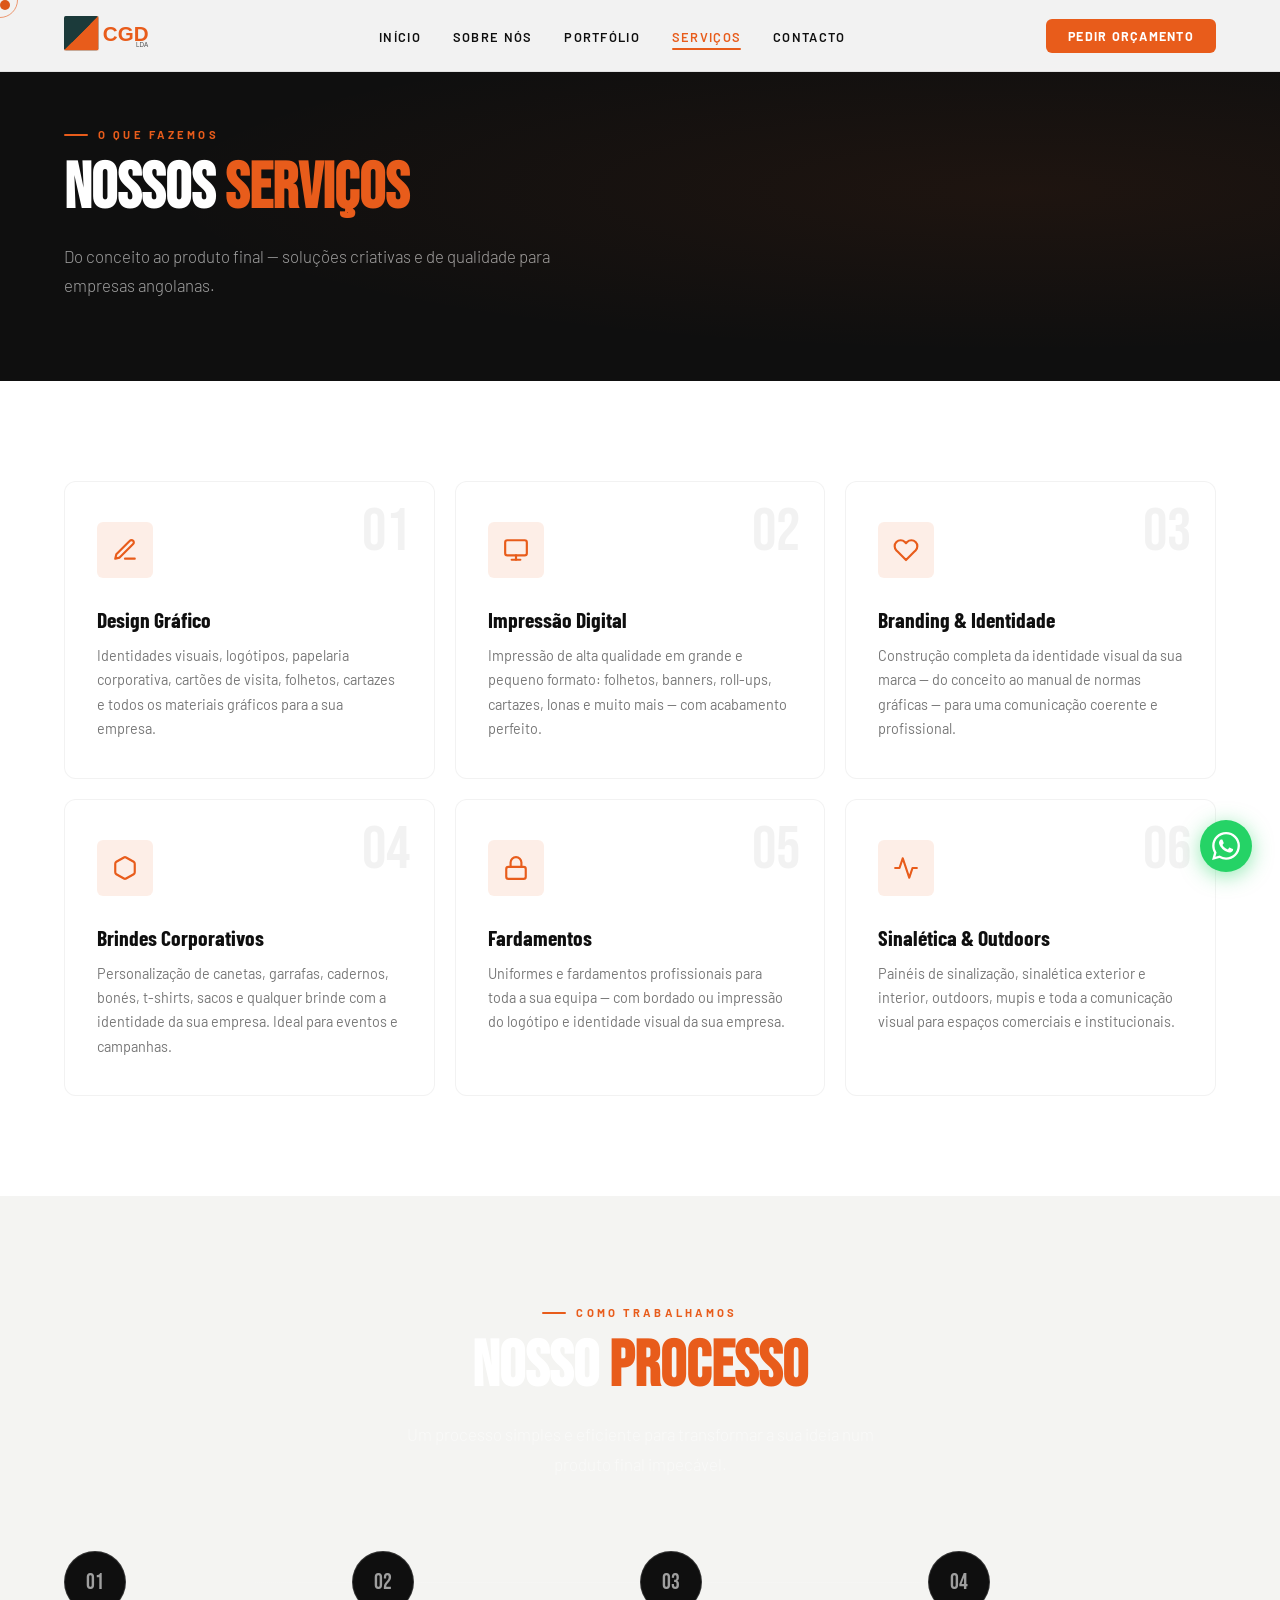
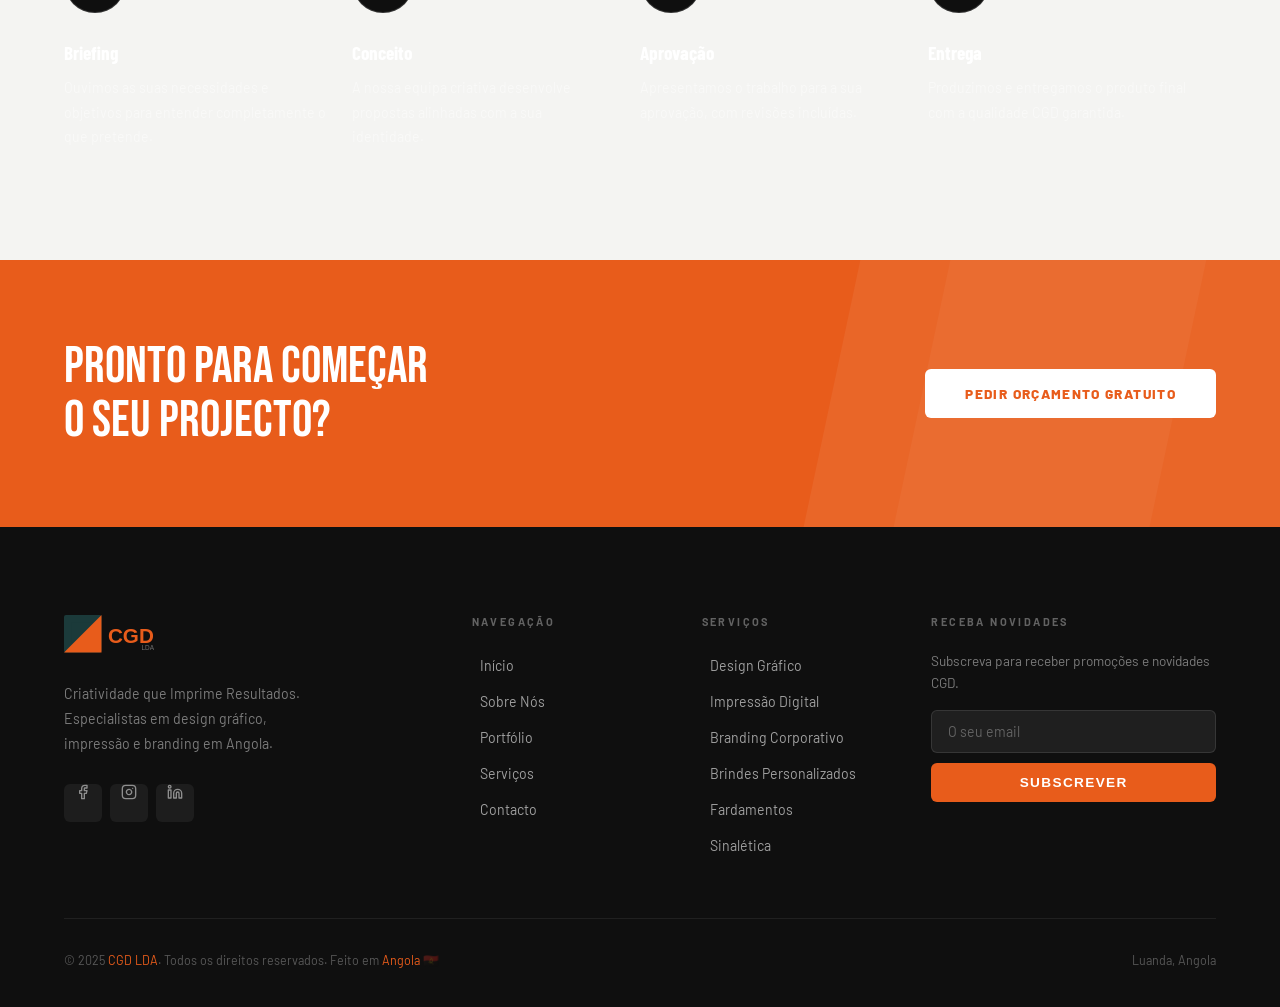
==== servicos.html @ c935b77a "Primeiro Commit" ====
<!DOCTYPE html>
<html lang="pt">
<head>
<meta charset="UTF-8">
<meta name="viewport" content="width=device-width, initial-scale=1.0">
<meta name="description" content="Serviços CGD LDA — Design gráfico, impressão digital, branding, brindes corporativos, fardamentos e sinalética em Angola.">
<title>Serviços — CGD LDA</title>

<link rel="icon" type="image/jpeg" href="assets/images/favicon.jpg">
<link rel="apple-touch-icon" href="assets/images/favicon.jpg">

<link rel="preconnect" href="https://fonts.googleapis.com">
<link href="https://fonts.googleapis.com/css2?family=Bebas+Neue&family=Barlow:ital,wght@0,300;0,400;0,500;0,600;0,700;0,900;1,300&family=Barlow+Condensed:wght@400;600;700;900&display=swap" rel="stylesheet">

<link rel="stylesheet" href="assets/css/style.css">
</head>
<body>

<!-- ===== LOADER ===== -->
<div id="loader">
  <div class="loader-logo">
    <svg viewBox="0 0 200 80" xmlns="http://www.w3.org/2000/svg">
      <rect x="0" y="0" width="72" height="72" rx="4" fill="#1B3A3A"/>
      <polygon points="0,72 72,0 72,72" fill="#E85C1B"/>
      <polygon points="18,54 54,18 18,18" fill="#1B3A3A"/>
      <text x="84" y="56" font-family="Arial Black,sans-serif" font-size="42" font-weight="900" fill="#E85C1B">CGD</text>
      <text x="154" y="68" font-family="Arial,sans-serif" font-size="14" fill="#888">LDA</text>
    </svg>
  </div>
  <div class="loader-bar"></div>
</div>

<!-- ===== CURSOR ===== -->
<div class="cursor" id="cursor"></div>
<div class="cursor-ring" id="cursorRing"></div>

<!-- ===== NAVEGAÇÃO ===== -->
<nav id="mainNav">
  <a class="nav-logo" href="index.html">
    <svg viewBox="0 0 200 70" xmlns="http://www.w3.org/2000/svg">
      <rect x="0" y="0" width="60" height="60" rx="3" fill="#1B3A3A"/>
      <polygon points="0,60 60,0 60,60" fill="#E85C1B"/>
      <polygon points="14,46 46,14 14,14" fill="#1B3A3A"/>
      <text x="68" y="44" font-family="Arial Black,sans-serif" font-size="36" font-weight="900" fill="#E85C1B">CGD</text>
      <text x="126" y="54" font-family="Arial,sans-serif" font-size="11" fill="#555">LDA</text>
    </svg>
  </a>
  <ul class="nav-links">
    <li><a href="index.html">Início</a></li>
    <li><a href="sobre.html">Sobre Nós</a></li>
    <li><a href="portfolio.html">Portfólio</a></li>
    <li><a href="servicos.html" class="active">Serviços</a></li>
    <li><a href="contacto.html">Contacto</a></li>
  </ul>
  <a class="nav-cta" href="contacto.html">Pedir Orçamento</a>
  <button class="hamburger" id="hamburger" onclick="toggleMenu()">
    <span></span><span></span><span></span>
  </button>
</nav>

<!-- ===== MENU MOBILE ===== -->
<div class="mobile-menu" id="mobileMenu">
  <a href="index.html">Início</a>
  <a href="sobre.html">Sobre Nós</a>
  <a href="portfolio.html">Portfólio</a>
  <a href="servicos.html">Serviços</a>
  <a href="contacto.html">Contacto</a>
  <a href="contacto.html" class="mob-cta">Pedir Orçamento</a>
</div>


<!-- ====================================================== -->
<!--                    SERVIÇOS PAGE                      -->
<!-- ====================================================== -->
<div class="portfolio-hero">
  <div class="section-label">O Que Fazemos</div>
  <h1 class="section-title" style="color:white;">Nossos <span>Serviços</span></h1>
  <p class="section-sub" style="color:rgba(255,255,255,.6);">Do conceito ao produto final — soluções criativas e de qualidade para empresas angolanas.</p>
</div>

<!-- SERVIÇOS DETALHADOS -->
<section style="padding:100px 5%;background:var(--white);">
  <div class="services-grid stagger">
    <div class="service-card">
      <div class="service-num">01</div>
      <div class="service-icon"><svg viewBox="0 0 24 24" fill="none" stroke-width="2" stroke-linecap="round" stroke-linejoin="round"><path d="M12 20h9"/><path d="M16.5 3.5a2.121 2.121 0 013 3L7 19l-4 1 1-4L16.5 3.5z"/></svg></div>
      <div class="service-name">Design Gráfico</div>
      <p class="service-desc">Identidades visuais, logótipos, papelaria corporativa, cartões de visita, folhetos, cartazes e todos os materiais gráficos para a sua empresa.</p>
    </div>
    <div class="service-card">
      <div class="service-num">02</div>
      <div class="service-icon"><svg viewBox="0 0 24 24" fill="none" stroke-width="2" stroke-linecap="round" stroke-linejoin="round"><rect x="2" y="3" width="20" height="14" rx="2"/><line x1="8" y1="21" x2="16" y2="21"/><line x1="12" y1="17" x2="12" y2="21"/></svg></div>
      <div class="service-name">Impressão Digital</div>
      <p class="service-desc">Impressão de alta qualidade em grande e pequeno formato: folhetos, banners, roll-ups, cartazes, lonas e muito mais — com acabamento perfeito.</p>
    </div>
    <div class="service-card">
      <div class="service-num">03</div>
      <div class="service-icon"><svg viewBox="0 0 24 24" fill="none" stroke-width="2" stroke-linecap="round" stroke-linejoin="round"><path d="M20.84 4.61a5.5 5.5 0 00-7.78 0L12 5.67l-1.06-1.06a5.5 5.5 0 00-7.78 7.78l1.06 1.06L12 21.23l7.78-7.78 1.06-1.06a5.5 5.5 0 000-7.78z"/></svg></div>
      <div class="service-name">Branding &amp; Identidade</div>
      <p class="service-desc">Construção completa da identidade visual da sua marca — do conceito ao manual de normas gráficas — para uma comunicação coerente e profissional.</p>
    </div>
    <div class="service-card">
      <div class="service-num">04</div>
      <div class="service-icon"><svg viewBox="0 0 24 24" fill="none" stroke-width="2" stroke-linecap="round" stroke-linejoin="round"><path d="M21 16V8a2 2 0 00-1-1.73l-7-4a2 2 0 00-2 0l-7 4A2 2 0 003 8v8a2 2 0 001 1.73l7 4a2 2 0 002 0l7-4A2 2 0 0021 16z"/></svg></div>
      <div class="service-name">Brindes Corporativos</div>
      <p class="service-desc">Personalização de canetas, garrafas, cadernos, bonés, t-shirts, sacos e qualquer brinde com a identidade da sua empresa. Ideal para eventos e campanhas.</p>
    </div>
    <div class="service-card">
      <div class="service-num">05</div>
      <div class="service-icon"><svg viewBox="0 0 24 24" fill="none" stroke-width="2" stroke-linecap="round" stroke-linejoin="round"><rect x="3" y="11" width="18" height="11" rx="2" ry="2"/><path d="M7 11V7a5 5 0 0110 0v4"/></svg></div>
      <div class="service-name">Fardamentos</div>
      <p class="service-desc">Uniformes e fardamentos profissionais para toda a sua equipa — com bordado ou impressão do logótipo e identidade visual da sua empresa.</p>
    </div>
    <div class="service-card">
      <div class="service-num">06</div>
      <div class="service-icon"><svg viewBox="0 0 24 24" fill="none" stroke-width="2" stroke-linecap="round" stroke-linejoin="round"><polyline points="22 12 18 12 15 21 9 3 6 12 2 12"/></svg></div>
      <div class="service-name">Sinalética &amp; Outdoors</div>
      <p class="service-desc">Painéis de sinalização, sinalética exterior e interior, outdoors, mupis e toda a comunicação visual para espaços comerciais e institucionais.</p>
    </div>
  </div>
</section>

<!-- PROCESSO -->
<section id="process-section" style="background:var(--gray-light);">
  <div class="reveal" style="text-align:center;max-width:600px;margin:0 auto;">
    <div class="section-label" style="justify-content:center;">Como Trabalhamos</div>
    <h2 class="section-title">Nosso <span>Processo</span></h2>
    <p class="section-sub" style="margin:0 auto;">Um processo simples e eficiente para transformar a sua ideia num produto final impecável.</p>
  </div>
  <div class="process-steps stagger">
    <div class="step"><div class="step-num">01</div><div class="step-name">Briefing</div><p class="step-desc">Ouvimos as suas necessidades e objetivos para entender completamente o que pretende.</p></div>
    <div class="step"><div class="step-num">02</div><div class="step-name">Conceito</div><p class="step-desc">A nossa equipa criativa desenvolve propostas alinhadas com a sua identidade.</p></div>
    <div class="step"><div class="step-num">03</div><div class="step-name">Aprovação</div><p class="step-desc">Apresentamos o trabalho para a sua aprovação, com revisões incluídas.</p></div>
    <div class="step"><div class="step-num">04</div><div class="step-name">Entrega</div><p class="step-desc">Produzimos e entregamos o produto final com a qualidade CGD garantida.</p></div>
  </div>
</section>

<div class="cta-band reveal">
  <div class="cta-band-title">Pronto para Começar<br>o Seu Projecto?</div>
  <a href="contacto.html" class="btn-white">Pedir Orçamento Gratuito</a>
</div>


<!-- ====================================================== -->
<!--                       FOOTER                          -->
<!-- ====================================================== -->
<footer>
  <div class="footer-grid">
    <div class="footer-brand">
      <svg viewBox="0 0 200 65" xmlns="http://www.w3.org/2000/svg">
        <rect x="0" y="0" width="58" height="58" rx="3" fill="#1B3A3A"/>
        <polygon points="0,58 58,0 58,58" fill="#E85C1B"/>
        <polygon points="12,44 44,12 12,12" fill="#1B3A3A"/>
        <text x="68" y="44" font-family="Arial Black,sans-serif" font-size="32" font-weight="900" fill="#E85C1B">CGD</text>
        <text x="120" y="54" font-family="Arial,sans-serif" font-size="10" fill="rgba(255,255,255,.4)">LDA</text>
      </svg>
      <p class="footer-tagline">Criatividade que Imprime Resultados. Especialistas em design gráfico, impressão e branding em Angola.</p>
      <div class="footer-socials">
        <a class="footer-social" href="https://facebook.com" target="_blank"><svg viewBox="0 0 24 24" fill="none" stroke="currentColor" stroke-width="2" stroke-linecap="round" stroke-linejoin="round"><path d="M18 2h-3a5 5 0 00-5 5v3H7v4h3v8h4v-8h3l1-4h-4V7a1 1 0 011-1h3z"/></svg></a>
        <a class="footer-social" href="https://instagram.com" target="_blank"><svg viewBox="0 0 24 24" fill="none" stroke="currentColor" stroke-width="2" stroke-linecap="round" stroke-linejoin="round"><rect x="2" y="2" width="20" height="20" rx="5" ry="5"/><path d="M16 11.37A4 4 0 1112.63 8 4 4 0 0116 11.37z"/><line x1="17.5" y1="6.5" x2="17.51" y2="6.5"/></svg></a>
        <a class="footer-social" href="https://linkedin.com" target="_blank"><svg viewBox="0 0 24 24" fill="none" stroke="currentColor" stroke-width="2" stroke-linecap="round" stroke-linejoin="round"><path d="M16 8a6 6 0 016 6v7h-4v-7a2 2 0 00-2-2 2 2 0 00-2 2v7h-4v-7a6 6 0 016-6z"/><rect x="2" y="9" width="4" height="12"/><circle cx="4" cy="4" r="2"/></svg></a>
      </div>
    </div>
    <div>
      <div class="footer-heading">Navegação</div>
      <ul class="footer-links">
        <li><a href="index.html">Início</a></li>
        <li><a href="sobre.html">Sobre Nós</a></li>
        <li><a href="portfolio.html">Portfólio</a></li>
        <li><a href="servicos.html">Serviços</a></li>
        <li><a href="contacto.html">Contacto</a></li>
      </ul>
    </div>
    <div>
      <div class="footer-heading">Serviços</div>
      <ul class="footer-links">
        <li><a href="servicos.html">Design Gráfico</a></li>
        <li><a href="servicos.html">Impressão Digital</a></li>
        <li><a href="servicos.html">Branding Corporativo</a></li>
        <li><a href="servicos.html">Brindes Personalizados</a></li>
        <li><a href="servicos.html">Fardamentos</a></li>
        <li><a href="servicos.html">Sinalética</a></li>
      </ul>
    </div>
    <div>
      <div class="footer-heading">Receba Novidades</div>
      <p style="font-size:.85rem;color:rgba(255,255,255,.45);margin-bottom:16px;line-height:1.6;">Subscreva para receber promoções e novidades CGD.</p>
      <div class="footer-newsletter">
        <input type="email" placeholder="O seu email">
        <button class="btn-primary" style="width:100%;padding:12px;" onclick="showToast('Subscrito com sucesso! ✓')">Subscrever</button>
      </div>
    </div>
  </div>
  <div class="footer-bottom">
    <p class="footer-copy">© 2025 <span>CGD LDA</span>. Todos os direitos reservados. Feito em <span>Angola</span> 🇦🇴</p>
    <p class="footer-copy">Luanda, Angola</p>
  </div>
</footer>

<!-- LIGHTBOX -->
<div class="lightbox" id="lightbox" onclick="closeLightbox()">
  <button class="lightbox-close" onclick="closeLightbox()">×</button>
  <img id="lightboxImg" src="" alt="">
</div>

<!-- TOAST -->
<div class="toast" id="toast">
  <span class="toast-icon">✓</span>
  <span id="toastMsg">Mensagem enviada!</span>
</div>

<!-- BACK TO TOP -->
<button class="back-top" id="backTop" onclick="window.scrollTo({top:0,behavior:'smooth'})">
  <svg viewBox="0 0 24 24" fill="none" stroke-width="2.5" stroke-linecap="round" stroke-linejoin="round"><polyline points="18 15 12 9 6 15"/></svg>
</button>

<!-- WHATSAPP FLUTUANTE -->
<a class="wa-float" href="https://wa.me/244900000000" target="_blank" title="WhatsApp CGD">
  <svg viewBox="0 0 24 24"><path d="M17.472 14.382c-.297-.149-1.758-.867-2.03-.967-.273-.099-.471-.148-.67.15-.197.297-.767.966-.94 1.164-.173.199-.347.223-.644.075-.297-.15-1.255-.463-2.39-1.475-.883-.788-1.48-1.761-1.653-2.059-.173-.297-.018-.458.13-.606.134-.133.298-.347.446-.52.149-.174.198-.298.298-.497.099-.198.05-.371-.025-.52-.075-.149-.669-1.612-.916-2.207-.242-.579-.487-.5-.669-.51-.173-.008-.371-.01-.57-.01-.198 0-.52.074-.792.372-.272.297-1.04 1.016-1.04 2.479 0 1.462 1.065 2.875 1.213 3.074.149.198 2.096 3.2 5.077 4.487.709.306 1.262.489 1.694.625.712.227 1.36.195 1.871.118.571-.085 1.758-.719 2.006-1.413.248-.694.248-1.289.173-1.413-.074-.124-.272-.198-.57-.347m-5.421 7.403h-.004a9.87 9.87 0 01-5.031-1.378l-.361-.214-3.741.982.998-3.648-.235-.374a9.86 9.86 0 01-1.51-5.26c.001-5.45 4.436-9.884 9.888-9.884 2.64 0 5.122 1.03 6.988 2.898a9.825 9.825 0 012.893 6.994c-.003 5.45-4.437 9.884-9.885 9.884m8.413-18.297A11.815 11.815 0 0012.05 0C5.495 0 .16 5.335.157 11.892c0 2.096.547 4.142 1.588 5.945L.057 24l6.305-1.654a11.882 11.882 0 005.683 1.448h.005c6.554 0 11.89-5.335 11.893-11.893a11.821 11.821 0 00-3.48-8.413z"/></svg>
</a>

<script src="assets/js/main.js"></script>
</body>
</html>
---- assets/css/style.css ----
/* ============================================================
   CGD LDA — Folha de Estilos Principal v2
   Gráfica & Design em Angola
   ============================================================ */

/* ===== VARIÁVEIS GLOBAIS ===== */
:root {
  --orange:       #E85C1B;
  --orange-dark:  #C94A0E;
  --dark-teal:    #1B3A3A;
  --black:        #0F0F0F;
  --white:        #FFFFFF;
  --gray-light:   #F4F4F2;
  --gray-mid:     #D0D0CE;
  --orange-light: rgba(232,92,27,.10);
  --teal-light:   rgba(27,58,58,.08);
  --transition:   0.35s cubic-bezier(.4,0,.2,1);
  --shadow-sm:    0 2px 12px rgba(0,0,0,.06);
  --shadow-md:    0 8px 32px rgba(0,0,0,.10);
  --shadow-lg:    0 24px 64px rgba(0,0,0,.14);
  --radius:       6px;
  --radius-lg:    12px;
}

/* ===== RESET ===== */
*, *::before, *::after { box-sizing: border-box; margin: 0; padding: 0; }
html { scroll-behavior: smooth; font-size: 16px; }
body { font-family: 'Barlow', sans-serif; background: var(--white); color: var(--black); overflow-x: hidden; }
img { display: block; max-width: 100%; }

/* ===== LOADER ===== */
#loader { position: fixed; inset: 0; z-index: 9999; background: var(--black); display: flex; align-items: center; justify-content: center; flex-direction: column; gap: 28px; transition: opacity .6s ease, visibility .6s ease; }
#loader.hidden { opacity: 0; visibility: hidden; pointer-events: none; }
.loader-logo { animation: pulse 1.2s ease-in-out infinite; }
.loader-logo svg { width: 130px; }
@keyframes pulse { 0%,100% { transform: scale(1); opacity: 1; } 50% { transform: scale(1.06); opacity: .75; } }
.loader-bar { position: absolute; bottom: 0; left: 0; height: 3px; background: linear-gradient(90deg, var(--dark-teal), var(--orange)); animation: loadbar 1.8s ease forwards; }
@keyframes loadbar { from { width: 0; } to { width: 100%; } }

/* ===== CURSOR ===== */
.cursor { width: 10px; height: 10px; background: var(--orange); border-radius: 50%; position: fixed; top: 0; left: 0; pointer-events: none; z-index: 9998; transition: transform .1s ease; mix-blend-mode: multiply; }
.cursor-ring { width: 36px; height: 36px; border: 1.5px solid var(--orange); border-radius: 50%; position: fixed; top: 0; left: 0; pointer-events: none; z-index: 9997; transition: transform .25s ease, width .3s, height .3s, opacity .3s; opacity: .6; }
@media (hover: none) { .cursor, .cursor-ring { display: none; } }

/* ===== NAVEGAÇÃO ===== */
nav {
  position: fixed; top: 0; left: 0; right: 0; z-index: 1000;
  padding: 0 5%; display: flex; align-items: center; justify-content: space-between;
  height: 72px;
  background: rgba(255,255,255,.95);
  backdrop-filter: blur(20px) saturate(180%);
  -webkit-backdrop-filter: blur(20px) saturate(180%);
  border-bottom: 1px solid rgba(0,0,0,.07);
  transition: box-shadow var(--transition), background var(--transition);
}
nav.scrolled { box-shadow: 0 4px 28px rgba(0,0,0,.09); background: rgba(255,255,255,.99); }
.nav-logo { display: flex; align-items: center; text-decoration: none; flex-shrink: 0; }
.nav-logo svg { height: 40px; width: auto; }
.nav-links { display: flex; gap: 32px; list-style: none; }
.nav-links a {
  text-decoration: none; color: var(--black);
  font-size: .8rem; font-weight: 600; letter-spacing: .1em; text-transform: uppercase;
  position: relative; transition: color var(--transition); padding: 4px 0;
}
.nav-links a::after {
  content: ''; position: absolute; bottom: -1px; left: 0; right: 0;
  height: 2px; background: var(--orange);
  transform: scaleX(0); transform-origin: right;
  transition: transform .3s ease; border-radius: 2px;
}
.nav-links a:hover, .nav-links a.active { color: var(--orange); }
.nav-links a:hover::after, .nav-links a.active::after { transform: scaleX(1); transform-origin: left; }
.nav-cta {
  background: var(--orange); color: var(--white);
  padding: 10px 22px; border-radius: var(--radius);
  font-size: .78rem; font-weight: 700; letter-spacing: .1em; text-transform: uppercase;
  text-decoration: none; flex-shrink: 0;
  transition: background var(--transition), transform var(--transition), box-shadow var(--transition);
}
.nav-cta:hover { background: var(--orange-dark); transform: translateY(-1px); box-shadow: 0 6px 20px rgba(232,92,27,.35); }

/* HAMBURGER */
.hamburger { display: none; flex-direction: column; gap: 5px; cursor: pointer; padding: 8px; background: none; border: none; z-index: 1001; position: relative; }
.hamburger span { display: block; width: 24px; height: 2px; background: var(--black); transition: all .3s ease; border-radius: 2px; }
.hamburger.open span:nth-child(1) { transform: rotate(45deg) translate(5px,5px); background: var(--orange); }
.hamburger.open span:nth-child(2) { opacity: 0; transform: translateX(8px); }
.hamburger.open span:nth-child(3) { transform: rotate(-45deg) translate(5px,-5px); background: var(--orange); }

/* MENU MOBILE */
.mobile-menu {
  display: none; position: fixed; inset: 0; top: 72px;
  background: var(--white); z-index: 998;
  flex-direction: column; padding: 24px 6% 48px; gap: 0;
  transform: translateX(105%);
  transition: transform .45s cubic-bezier(.4,0,.2,1);
  overflow-y: auto; border-top: 3px solid var(--orange);
  box-shadow: -8px 0 40px rgba(0,0,0,.1);
}
.mobile-menu.open { transform: translateX(0); }
.mobile-menu a {
  font-family: 'Barlow Condensed', sans-serif;
  font-size: 1.9rem; font-weight: 700; letter-spacing: .04em;
  text-decoration: none; color: var(--black);
  padding: 16px 0; border-bottom: 1px solid rgba(0,0,0,.06);
  transition: color var(--transition), padding-left var(--transition);
  display: flex; align-items: center; gap: 14px;
}
.mobile-menu a::before {
  content: ''; width: 5px; height: 5px; border-radius: 50%;
  background: var(--orange); flex-shrink: 0; opacity: 0;
  transition: opacity var(--transition), transform var(--transition);
  transform: scale(0);
}
.mobile-menu a:hover { color: var(--orange); padding-left: 6px; }
.mobile-menu a:hover::before { opacity: 1; transform: scale(1); }
.mobile-menu .mob-cta {
  margin-top: 28px; background: var(--orange); color: var(--white);
  text-align: center; border-radius: var(--radius); padding: 18px 24px;
  border-bottom: none; justify-content: center; font-size: 1.1rem;
}
.mobile-menu .mob-cta::before { display: none; }
.mobile-menu .mob-cta:hover { background: var(--orange-dark); padding-left: 0; color: var(--white); }
@media (max-width: 900px) {
  .nav-links, .nav-cta { display: none; }
  .hamburger { display: flex; }
  .mobile-menu { display: flex; }
}

/* ===== BOTÕES ===== */
.btn-primary {
  background: var(--orange); color: var(--white);
  padding: 14px 32px; font-weight: 700; font-size: .85rem;
  letter-spacing: .1em; text-transform: uppercase;
  border: none; cursor: pointer; border-radius: var(--radius);
  text-decoration: none; display: inline-block;
  transition: background var(--transition), transform var(--transition), box-shadow var(--transition);
}
.btn-primary:hover { background: var(--orange-dark); transform: translateY(-2px); box-shadow: 0 8px 28px rgba(232,92,27,.40); }
.btn-outline {
  background: transparent; color: var(--white);
  padding: 14px 32px; font-weight: 600; font-size: .85rem;
  letter-spacing: .1em; text-transform: uppercase;
  border: 2px solid rgba(255,255,255,.35); cursor: pointer;
  border-radius: var(--radius); text-decoration: none; display: inline-block;
  transition: all var(--transition);
}
.btn-outline:hover { border-color: var(--orange); color: var(--orange); background: rgba(232,92,27,.06); }
.btn-white {
  background: var(--white); color: var(--orange);
  padding: 16px 40px; font-weight: 800; font-size: .85rem;
  letter-spacing: .1em; text-transform: uppercase;
  border: none; cursor: pointer; border-radius: var(--radius);
  text-decoration: none; display: inline-block; flex-shrink: 0;
  transition: all var(--transition);
}
.btn-white:hover { background: var(--black); color: var(--white); transform: translateY(-2px); box-shadow: 0 8px 28px rgba(0,0,0,.25); }

/* ===== MARQUEE ===== */
.marquee-wrap { background: var(--orange); padding: 16px 0; overflow: hidden; }
.marquee-track { display: flex; animation: marquee 24s linear infinite; white-space: nowrap; }
.marquee-item {
  font-family: 'Barlow Condensed', sans-serif; font-size: 1rem;
  font-weight: 700; letter-spacing: .18em; text-transform: uppercase;
  color: var(--white); padding: 0 40px; display: flex; align-items: center; gap: 20px;
}
.marquee-item::after { content: '◆'; font-size: .45rem; opacity: .7; }
@keyframes marquee { from { transform: translateX(0); } to { transform: translateX(-50%); } }

/* ===== SECÇÕES ===== */
section { padding: 110px 5%; }
.section-label {
  font-size: .7rem; letter-spacing: .28em; text-transform: uppercase;
  color: var(--orange); font-weight: 700;
  display: flex; align-items: center; gap: 10px; margin-bottom: 18px;
}
.section-label::before { content: ''; width: 24px; height: 2px; background: var(--orange); flex-shrink: 0; border-radius: 2px; }
.section-title { font-family: 'Bebas Neue', sans-serif; font-size: clamp(2.6rem, 5vw, 4.2rem); line-height: .95; margin-bottom: 22px; }
.section-title span { color: var(--orange); }
.section-sub { font-size: 1.05rem; color: #666; max-width: 520px; line-height: 1.75; font-weight: 300; }

/* ===== HERO ===== */
.hero {
  min-height: 100vh; display: grid; grid-template-columns: 55% 45%;
  overflow: hidden; position: relative;
}
.hero::before {
  content: ''; position: absolute; inset: 0; z-index: 0;
  background: url('../images/hero-bg.jpg') center 30% / cover no-repeat;
  filter: brightness(.32) saturate(.8);
}
.hero::after {
  content: ''; position: absolute; inset: 0; z-index: 0;
  background: linear-gradient(110deg, rgba(8,8,8,.92) 0%, rgba(8,8,8,.72) 50%, rgba(8,8,8,.20) 100%);
  pointer-events: none;
}
.hero-left {
  background: transparent; padding: 120px 7% 80px;
  display: flex; flex-direction: column; justify-content: center;
  position: relative; overflow: hidden; z-index: 1;
}
.hero-left::before {
  content: ''; position: absolute; top: -30%; left: -20%;
  width: 500px; height: 500px; border-radius: 50%;
  background: radial-gradient(circle, rgba(232,92,27,.20) 0%, transparent 70%);
  pointer-events: none;
}
.hero-right {
  position: relative; overflow: hidden; z-index: 1;
  display: flex; align-items: center; justify-content: center;
  padding: 110px 5% 80px 3%;
}

/* HERO VISUAL — showcase cards */
.hero-visual {
  display: grid; grid-template-columns: 1fr 1fr;
  grid-template-rows: auto auto; gap: 10px;
  width: 100%; max-width: 400px;
  animation: fadeIn .8s ease 1s both;
}
.hero-img-main {
  grid-column: 1 / -1; position: relative;
  border-radius: var(--radius-lg); overflow: hidden; aspect-ratio: 16/9;
  box-shadow: 0 20px 60px rgba(0,0,0,.5);
}
.hero-img-main img { width: 100%; height: 100%; object-fit: cover; }
.hero-img-badge {
  position: absolute; bottom: 0; left: 0; right: 0;
  background: linear-gradient(to top, rgba(0,0,0,.9) 0%, transparent 100%);
  padding: 22px 16px 14px;
}
.hero-img-badge em { display: block; color: var(--orange); font-size: .65rem; font-style: normal; letter-spacing: .2em; text-transform: uppercase; margin-bottom: 4px; }
.hero-img-badge span { display: block; color: var(--white); font-family: 'Barlow Condensed', sans-serif; font-size: 1.05rem; font-weight: 700; }
.hero-img-secondary { border-radius: var(--radius-lg); overflow: hidden; aspect-ratio: 1/1; box-shadow: 0 12px 40px rgba(0,0,0,.4); }
.hero-img-secondary img { width: 100%; height: 100%; object-fit: cover; }
.hero-img-stat {
  background: var(--orange); border-radius: var(--radius-lg);
  display: flex; flex-direction: column; align-items: center; justify-content: center;
  padding: 16px; text-align: center; aspect-ratio: 1/1;
}
.hero-img-stat-num { font-family: 'Bebas Neue', sans-serif; font-size: 2.6rem; color: var(--white); line-height: 1; }
.hero-img-stat-label { font-size: .6rem; color: rgba(255,255,255,.85); letter-spacing: .12em; text-transform: uppercase; margin-top: 6px; line-height: 1.4; }

.hero-eyebrow { font-size: .72rem; letter-spacing: .25em; text-transform: uppercase; color: var(--orange); font-weight: 700; display: flex; align-items: center; gap: 12px; margin-bottom: 22px; opacity: 0; animation: fadeUp .8s ease .3s forwards; }
.hero-eyebrow::before { content: ''; width: 32px; height: 2px; background: var(--orange); flex-shrink: 0; border-radius: 2px; }
.hero-title { font-family: 'Bebas Neue', sans-serif; font-size: clamp(3.2rem, 7vw, 6.8rem); line-height: .9; color: var(--white); margin-bottom: 28px; opacity: 0; animation: fadeUp .8s ease .5s forwards; }
.hero-title span { color: var(--orange); }
.hero-desc { font-size: 1.05rem; color: rgba(255,255,255,.68); line-height: 1.75; max-width: 420px; margin-bottom: 40px; font-weight: 300; opacity: 0; animation: fadeUp .8s ease .7s forwards; }
.hero-btns { display: flex; gap: 14px; flex-wrap: wrap; opacity: 0; animation: fadeUp .8s ease .9s forwards; }
.hero-stats { display: flex; gap: 36px; margin-top: 56px; padding-top: 36px; border-top: 1px solid rgba(255,255,255,.1); opacity: 0; animation: fadeUp .8s ease 1.1s forwards; flex-wrap: wrap; }
.stat-num { font-family: 'Bebas Neue', sans-serif; font-size: 2.6rem; color: var(--orange); line-height: 1; }
.stat-label { font-size: .72rem; color: rgba(255,255,255,.45); letter-spacing: .1em; text-transform: uppercase; margin-top: 4px; }

.hero-badge { position: absolute; bottom: 40px; left: 0; background: var(--orange); color: var(--white); padding: 14px 24px; font-family: 'Barlow Condensed', sans-serif; font-size: .82rem; font-weight: 700; letter-spacing: .12em; text-transform: uppercase; animation: slideRight .8s ease 1.3s both; z-index: 2; border-radius: 0 var(--radius) var(--radius) 0; }
@keyframes slideRight { from { transform: translateX(-110%); opacity: 0; } to { transform: translateX(0); opacity: 1; } }

.hero-scroll { position: absolute; bottom: 24px; left: 50%; transform: translateX(-50%); display: flex; flex-direction: column; align-items: center; gap: 8px; color: rgba(255,255,255,.5); font-size: .65rem; letter-spacing: .2em; text-transform: uppercase; opacity: 0; animation: fadeIn 1s ease 1.5s forwards; z-index: 10; cursor: pointer; transition: color var(--transition); }
.hero-scroll:hover { color: var(--orange); }
.hero-scroll-line { width: 1px; height: 36px; background: linear-gradient(to bottom, var(--orange), transparent); animation: scrollLine 1.6s ease-in-out infinite; }
@keyframes scrollLine { 0%,100% { height: 36px; opacity: 1; } 50% { height: 16px; opacity: .5; } }
@keyframes fadeUp { from { opacity: 0; transform: translateY(28px); } to { opacity: 1; transform: translateY(0); } }
@keyframes fadeIn { from { opacity: 0; } to { opacity: 1; } }

/* HERO MOBILE */
@media (max-width: 900px) {
  .hero { grid-template-columns: 1fr; }
  .hero-right { display: none; }
  .hero-left { padding: 100px 6% 60px; min-height: 100svh; justify-content: center; }
  .hero::before { filter: brightness(.28) saturate(.8); }
  .hero::after { background: linear-gradient(180deg, rgba(8,8,8,.55) 0%, rgba(8,8,8,.8) 60%, rgba(8,8,8,.92) 100%); }
  .hero-stats { gap: 24px; margin-top: 40px; padding-top: 32px; }
  .hero-badge { font-size: .76rem; padding: 11px 20px; bottom: 28px; }
  .hero-title { font-size: clamp(2.8rem, 12vw, 4.5rem); }
  .hero-desc { font-size: .98rem; margin-bottom: 32px; }
}
@media (max-width: 480px) {
  .hero-left { padding: 90px 5% 56px; }
  .hero-btns { flex-direction: column; }
  .btn-primary, .btn-outline { width: 100%; text-align: center; padding: 15px 24px; }
  .hero-stats { gap: 16px; }
}

/* ===== SERVIÇOS ===== */
#services-section { background: var(--gray-light); }
.services-header { display: flex; justify-content: space-between; align-items: flex-end; flex-wrap: wrap; gap: 24px; margin-bottom: 56px; }
.services-grid { display: grid; grid-template-columns: repeat(3, 1fr); gap: 20px; }
.service-card {
  background: var(--white); padding: 40px 32px 36px;
  border-radius: var(--radius-lg);
  position: relative; overflow: hidden;
  transition: transform var(--transition), box-shadow var(--transition);
  cursor: default;
  border: 1px solid rgba(0,0,0,.05);
}
.service-card::before {
  content: ''; position: absolute; inset: 0;
  background: var(--orange);
  transform: scaleY(0); transform-origin: bottom;
  transition: transform .45s cubic-bezier(.4,0,.2,1); z-index: 0;
}
.service-card::after {
  content: ''; position: absolute; bottom: 0; left: 0; right: 0;
  height: 3px; background: var(--orange);
  transform: scaleX(0); transform-origin: left;
  transition: transform .45s cubic-bezier(.4,0,.2,1); z-index: 2;
}
.service-card:hover::before { transform: scaleY(1); }
.service-card:hover::after { transform: scaleX(0); }
.service-card > * { position: relative; z-index: 1; }
.service-card:hover { transform: translateY(-4px); box-shadow: 0 24px 56px rgba(0,0,0,.14); }
.service-icon {
  width: 56px; height: 56px; background: var(--orange-light);
  border-radius: var(--radius); display: flex; align-items: center;
  justify-content: center; margin-bottom: 28px;
  transition: background var(--transition);
}
.service-card:hover .service-icon { background: rgba(255,255,255,.18); }
.service-icon svg { width: 26px; height: 26px; stroke: var(--orange); transition: stroke var(--transition); }
.service-card:hover .service-icon svg { stroke: var(--white); }
.service-num {
  position: absolute; top: 20px; right: 24px;
  font-family: 'Bebas Neue', sans-serif; font-size: 3.8rem;
  color: rgba(0,0,0,.05); line-height: 1;
  transition: color var(--transition);
}
.service-card:hover .service-num { color: rgba(255,255,255,.10); }
.service-name { font-family: 'Barlow Condensed', sans-serif; font-size: 1.35rem; font-weight: 700; margin-bottom: 12px; transition: color var(--transition); }
.service-card:hover .service-name { color: var(--white); }
.service-desc { font-size: .9rem; color: #777; line-height: 1.7; transition: color var(--transition); }
.service-card:hover .service-desc { color: rgba(255,255,255,.82); }

@media (max-width: 900px) { .services-grid { grid-template-columns: 1fr 1fr; gap: 16px; } }
@media (max-width: 560px) {
  .services-grid { grid-template-columns: 1fr; gap: 14px; }
  .service-card { padding: 32px 28px; display: flex; flex-direction: column; }
}

/* ===== PORTFÓLIO ===== */
.portfolio-filter { display: flex; gap: 8px; flex-wrap: wrap; margin-bottom: 48px; }
.filter-btn {
  padding: 9px 22px; border: 2px solid rgba(0,0,0,.12);
  background: transparent; font-size: .78rem; font-weight: 600;
  letter-spacing: .1em; text-transform: uppercase; cursor: pointer;
  border-radius: 100px; transition: all var(--transition);
  font-family: 'Barlow', sans-serif; color: #555;
}
.filter-btn:hover, .filter-btn.active { background: var(--orange); border-color: var(--orange); color: var(--white); box-shadow: 0 4px 16px rgba(232,92,27,.3); }
.portfolio-grid { display: grid; grid-template-columns: repeat(3, 1fr); gap: 16px; }
.portfolio-item {
  position: relative; overflow: hidden; aspect-ratio: 4/3;
  cursor: pointer; border-radius: var(--radius-lg); background: var(--gray-light);
  box-shadow: var(--shadow-sm);
}
.portfolio-item img { width: 100%; height: 100%; object-fit: cover; transition: transform .65s ease; display: block; }
.portfolio-item:hover img { transform: scale(1.07); }
.portfolio-overlay {
  position: absolute; inset: 0;
  background: linear-gradient(to top, rgba(0,0,0,.88) 0%, rgba(0,0,0,.30) 50%, transparent 100%);
  opacity: 0; transition: opacity .4s ease;
  display: flex; align-items: flex-end; padding: 24px;
}
.portfolio-item:hover .portfolio-overlay { opacity: 1; }
.portfolio-tag { font-size: .68rem; letter-spacing: .2em; text-transform: uppercase; color: var(--orange); font-weight: 700; margin-bottom: 5px; }
.portfolio-name { font-family: 'Barlow Condensed', sans-serif; font-size: 1.15rem; font-weight: 700; color: var(--white); line-height: 1.2; }
.portfolio-item.span2 { grid-column: span 2; }
.portfolio-item.span-row { grid-row: span 2; aspect-ratio: auto; min-height: 400px; }
@media (max-width: 768px) {
  .portfolio-grid { grid-template-columns: 1fr 1fr; gap: 10px; }
  .portfolio-item.span2 { grid-column: span 1; }
  .portfolio-item.span-row { min-height: 220px; }
}
@media (max-width: 480px) {
  .portfolio-grid { grid-template-columns: 1fr; gap: 10px; }
  .portfolio-item, .portfolio-item.span-row { aspect-ratio: 4/3; min-height: 0; }
}

/* ===== SOBRE / ABOUT ===== */
.about-grid { display: grid; grid-template-columns: 1fr 1fr; gap: 80px; align-items: center; }
.about-images { position: relative; height: 520px; }
.about-img-main { position: absolute; left: 0; top: 0; width: 75%; height: 80%; object-fit: cover; border-radius: var(--radius-lg); box-shadow: 0 24px 64px rgba(0,0,0,.14); }
.about-img-secondary { position: absolute; right: 0; bottom: 0; width: 55%; height: 55%; object-fit: cover; border-radius: var(--radius-lg); border: 6px solid var(--white); box-shadow: 0 16px 48px rgba(0,0,0,.16); }
.about-accent { position: absolute; top: 58%; left: 54%; width: 76px; height: 76px; background: var(--orange); border-radius: var(--radius); transform: rotate(12deg); opacity: .18; }
.about-text { font-size: 1.05rem; color: #555; line-height: 1.85; margin-bottom: 28px; font-weight: 300; }
.about-features { list-style: none; display: flex; flex-direction: column; gap: 14px; margin-bottom: 40px; }
.about-features li {
  display: flex; align-items: flex-start; gap: 14px;
  font-size: .95rem; color: #444; line-height: 1.55;
  padding: 14px 16px; background: var(--gray-light);
  border-radius: var(--radius); border-left: 3px solid var(--orange);
}
.about-features li::before { content: '✓'; color: var(--orange); font-weight: 800; flex-shrink: 0; margin-top: 1px; font-size: .95rem; }
.about-values { display: grid; grid-template-columns: 1fr 1fr; gap: 16px; margin-top: 48px; }
.value-card {
  padding: 24px 20px; background: var(--white);
  border: 1px solid rgba(0,0,0,.07); border-radius: var(--radius-lg);
  transition: border-color var(--transition), transform var(--transition), box-shadow var(--transition);
  box-shadow: var(--shadow-sm);
}
.value-card:hover { border-color: var(--orange); transform: translateY(-4px); box-shadow: 0 12px 36px rgba(232,92,27,.12); }
.value-icon { font-size: 1.6rem; margin-bottom: 10px; }
.value-name { font-weight: 700; font-size: .92rem; margin-bottom: 6px; }
.value-desc { font-size: .84rem; color: #777; line-height: 1.65; }
@media (max-width: 900px) { .about-grid { grid-template-columns: 1fr; gap: 56px; } .about-images { height: 360px; } }
@media (max-width: 480px) { .about-images { height: 280px; } .about-values { grid-template-columns: 1fr; } }

/* ===== PROCESSO ===== */
#process-section { background: var(--black); color: var(--white); }
#process-section .section-sub { color: rgba(255,255,255,.5); }
.process-steps { display: grid; grid-template-columns: repeat(4, 1fr); gap: 0; margin-top: 72px; position: relative; }
.process-steps::before {
  content: ''; position: absolute; top: 31px; left: 12%; right: 12%; height: 1px;
  background: linear-gradient(90deg, transparent, rgba(255,255,255,.15) 20%, rgba(255,255,255,.15) 80%, transparent);
}
.step { padding: 0 24px 0 0; position: relative; }
.step-num {
  width: 62px; height: 62px; border-radius: 50%;
  border: 1.5px solid rgba(255,255,255,.15);
  display: flex; align-items: center; justify-content: center;
  font-family: 'Bebas Neue', sans-serif; font-size: 1.35rem; color: rgba(255,255,255,.6);
  margin-bottom: 28px; background: var(--black); position: relative; z-index: 1;
  transition: all var(--transition);
}
.step:hover .step-num { background: var(--orange); border-color: var(--orange); color: var(--white); box-shadow: 0 0 0 8px rgba(232,92,27,.15); }
.step-name { font-family: 'Barlow Condensed', sans-serif; font-size: 1.2rem; font-weight: 700; margin-bottom: 12px; color: var(--white); }
.step-desc { font-size: .88rem; color: rgba(255,255,255,.45); line-height: 1.75; }
@media (max-width: 768px) {
  .process-steps { grid-template-columns: 1fr 1fr; gap: 40px 32px; }
  .process-steps::before { display: none; }
  .step { padding: 0; }
}
@media (max-width: 480px) { .process-steps { grid-template-columns: 1fr; gap: 32px; } }

/* ===== CLIENTES ===== */
#clients-section { background: var(--white); text-align: center; }
.clients-logos { display: flex; flex-wrap: wrap; gap: 16px; justify-content: center; align-items: center; margin-top: 56px; }
.client-logo {
  padding: 18px 28px; background: var(--gray-light);
  border-radius: var(--radius-lg);
  font-family: 'Barlow Condensed', sans-serif; font-size: .95rem;
  font-weight: 700; color: #aaa; letter-spacing: .08em;
  transition: all var(--transition);
  border: 1px solid rgba(0,0,0,.05);
}
.client-logo:hover { color: var(--orange); background: var(--white); transform: translateY(-3px); box-shadow: 0 8px 28px rgba(0,0,0,.08); border-color: rgba(232,92,27,.2); }

/* ===== TESTEMUNHOS ===== */
.testimonials-grid { display: grid; grid-template-columns: repeat(3, 1fr); gap: 24px; margin-top: 56px; }
.testimonial-card {
  padding: 32px; background: var(--gray-light);
  border-radius: var(--radius-lg);
  border-left: 4px solid var(--orange);
  position: relative; transition: transform var(--transition), box-shadow var(--transition);
}
.testimonial-card:hover { transform: translateY(-6px); box-shadow: 0 20px 56px rgba(0,0,0,.10); }
.testimonial-stars { color: var(--orange); font-size: .9rem; margin-bottom: 16px; letter-spacing: 2px; }
.testimonial-text { font-size: .95rem; line-height: 1.85; color: #555; margin-bottom: 24px; font-style: italic; }
.testimonial-author { display: flex; align-items: center; gap: 14px; }
.testimonial-avatar {
  width: 44px; height: 44px; border-radius: 50%;
  background: var(--orange); display: flex; align-items: center; justify-content: center;
  font-weight: 800; color: var(--white); font-size: .85rem; flex-shrink: 0;
}
.testimonial-name { font-weight: 700; font-size: .9rem; }
.testimonial-role { font-size: .78rem; color: #999; margin-top: 2px; }
@media (max-width: 900px) { .testimonials-grid { grid-template-columns: 1fr 1fr; } }
@media (max-width: 560px) { .testimonials-grid { grid-template-columns: 1fr; } }

/* ===== BANDA CTA ===== */
.cta-band {
  background: var(--orange); padding: 80px 5%;
  display: flex; justify-content: space-between; align-items: center;
  flex-wrap: wrap; gap: 32px; position: relative; overflow: hidden;
}
.cta-band::before {
  content: ''; position: absolute; right: -5%; top: -60%; bottom: -60%;
  width: 40%; background: rgba(255,255,255,.06);
  transform: skewX(-12deg); pointer-events: none;
}
.cta-band::after {
  content: ''; position: absolute; right: 8%; top: -60%; bottom: -60%;
  width: 20%; background: rgba(255,255,255,.04);
  transform: skewX(-12deg); pointer-events: none;
}
.cta-band-title { font-family: 'Bebas Neue', sans-serif; font-size: clamp(2rem, 4vw, 3.6rem); color: var(--white); line-height: 1.05; position: relative; z-index: 1; }
.cta-band .btn-white { position: relative; z-index: 1; }
@media (max-width: 768px) {
  .cta-band { padding: 64px 5%; text-align: center; justify-content: center; }
  .cta-band::before, .cta-band::after { display: none; }
}

/* ===== HERÓIS DAS SUB-PÁGINAS ===== */
.contact-hero {
  background: var(--black); padding: 100px 5% 80px;
  position: relative; overflow: hidden;
  padding-top: calc(72px + 56px);
}
.contact-hero::before {
  content: 'CONTACTO'; font-family: 'Bebas Neue', sans-serif; font-size: 18vw;
  color: rgba(255,255,255,.03); position: absolute;
  top: 50%; left: 50%; transform: translate(-50%,-50%);
  white-space: nowrap; pointer-events: none; user-select: none;
}
.about-hero {
  background: var(--dark-teal); padding: 100px 5% 80px;
  position: relative; overflow: hidden;
  padding-top: calc(72px + 56px);
}
.about-hero::before {
  content: ''; position: absolute; right: -10%; top: -20%;
  width: 60%; aspect-ratio: 1; border-radius: 50%;
  background: radial-gradient(circle, rgba(232,92,27,.10) 0%, transparent 70%);
  pointer-events: none;
}
.about-hero::after {
  content: ''; position: absolute; bottom: 0; left: 0; right: 0;
  height: 3px; background: linear-gradient(90deg, var(--orange), transparent);
}
.portfolio-hero {
  background: var(--black); padding: 100px 5% 80px; color: var(--white);
  position: relative; overflow: hidden;
  padding-top: calc(72px + 56px);
}
.portfolio-hero::before {
  content: ''; position: absolute; inset: 0;
  background: radial-gradient(ellipse at 80% 50%, rgba(232,92,27,.07) 0%, transparent 60%);
  pointer-events: none;
}
.portfolio-main { padding: 80px 5%; }

/* ===== EQUIPA ===== */
.team-section { padding: 100px 5%; }
.team-grid { display: grid; grid-template-columns: repeat(3, 1fr); gap: 28px; margin-top: 56px; }
.team-card { text-align: center; transition: transform var(--transition); }
.team-card:hover { transform: translateY(-8px); }
.team-photo {
  width: 100%; aspect-ratio: 3/4; object-fit: cover;
  border-radius: var(--radius-lg); margin-bottom: 20px;
  filter: grayscale(25%); transition: filter var(--transition), box-shadow var(--transition);
}
.team-card:hover .team-photo { filter: grayscale(0%); box-shadow: 0 16px 48px rgba(0,0,0,.15); }
.team-name { font-family: 'Barlow Condensed', sans-serif; font-size: 1.3rem; font-weight: 700; }
.team-role { font-size: .82rem; color: var(--orange); font-weight: 600; letter-spacing: .08em; text-transform: uppercase; margin-top: 4px; }
@media (max-width: 768px) { .team-grid { grid-template-columns: 1fr 1fr; gap: 20px; } }
@media (max-width: 480px) { .team-grid { grid-template-columns: 1fr; max-width: 340px; margin-left: auto; margin-right: auto; } }

/* ===== CONTACTO ===== */
.contact-grid { display: grid; grid-template-columns: 1fr 1.5fr; gap: 72px; padding: 80px 5%; align-items: start; }
.contact-info-item { display: flex; gap: 18px; margin-bottom: 32px; align-items: flex-start; }
.contact-icon {
  width: 48px; height: 48px; background: var(--orange-light);
  border-radius: var(--radius); display: flex; align-items: center;
  justify-content: center; flex-shrink: 0;
  transition: background var(--transition), transform var(--transition);
}
.contact-info-item:hover .contact-icon { background: var(--orange); transform: scale(1.05); }
.contact-icon svg { width: 22px; height: 22px; stroke: var(--orange); transition: stroke var(--transition); }
.contact-info-item:hover .contact-icon svg { stroke: var(--white); }
.contact-info-text h4 { font-weight: 700; margin-bottom: 4px; font-size: .95rem; }
.contact-info-text p { color: #777; font-size: .9rem; line-height: 1.65; }
.contact-social { display: flex; gap: 10px; margin-top: 40px; flex-wrap: wrap; }
.social-btn {
  width: 46px; height: 46px; border-radius: var(--radius);
  border: 1.5px solid rgba(0,0,0,.11); display: flex; align-items: center;
  justify-content: center; transition: all var(--transition);
  text-decoration: none; color: #666; background: var(--white);
}
.social-btn:hover { background: var(--orange); border-color: var(--orange); color: var(--white); transform: translateY(-3px); box-shadow: 0 6px 20px rgba(232,92,27,.3); }
.social-btn svg { width: 18px; height: 18px; }
.form-group { margin-bottom: 22px; }
.form-label { display: block; font-size: .76rem; font-weight: 700; letter-spacing: .12em; text-transform: uppercase; color: #444; margin-bottom: 8px; }
.form-control {
  width: 100%; padding: 14px 18px;
  border: 1.5px solid rgba(0,0,0,.11); background: var(--gray-light);
  font-family: 'Barlow', sans-serif; font-size: .95rem;
  border-radius: var(--radius); transition: border-color var(--transition), box-shadow var(--transition), background var(--transition);
  outline: none; color: var(--black); appearance: none;
}
.form-control:focus { border-color: var(--orange); background: var(--white); box-shadow: 0 0 0 4px rgba(232,92,27,.10); }
textarea.form-control { resize: vertical; min-height: 140px; }
.form-row { display: grid; grid-template-columns: 1fr 1fr; gap: 18px; }
.form-note { font-size: .8rem; color: #aaa; margin-top: 14px; text-align: center; }
@media (max-width: 900px) { .contact-grid { grid-template-columns: 1fr; gap: 52px; } .form-row { grid-template-columns: 1fr; } }

/* ===== FOOTER ===== */
footer { background: var(--black); color: var(--white); padding: 88px 5% 36px; }
.footer-grid { display: grid; grid-template-columns: 2fr 1fr 1fr 1.6fr; gap: 52px; padding-bottom: 64px; border-bottom: 1px solid rgba(255,255,255,.07); }
.footer-brand svg { height: 42px; width: auto; margin-bottom: 22px; }
.footer-tagline { font-size: .88rem; color: rgba(255,255,255,.45); line-height: 1.75; max-width: 270px; margin-bottom: 28px; }
.footer-socials { display: flex; gap: 8px; }
.footer-social {
  width: 38px; height: 38px; border-radius: var(--radius);
  background: rgba(255,255,255,.06); display: flex; align-items: center;
  justify-content: center; color: rgba(255,255,255,.5);
  transition: all var(--transition); text-decoration: none;
}
.footer-social:hover { background: var(--orange); color: var(--white); transform: translateY(-2px); }
.footer-social svg { width: 16px; height: 16px; }
.footer-heading { font-size: .68rem; letter-spacing: .22em; text-transform: uppercase; font-weight: 700; color: rgba(255,255,255,.35); margin-bottom: 22px; }
.footer-links { list-style: none; display: flex; flex-direction: column; gap: 12px; }
.footer-links a { font-size: .88rem; color: rgba(255,255,255,.6); text-decoration: none; transition: color var(--transition), padding-left var(--transition); display: inline-flex; align-items: center; gap: 8px; }
.footer-links a::before { content: ''; width: 0; height: 1px; background: var(--orange); transition: width var(--transition); flex-shrink: 0; }
.footer-links a:hover { color: var(--orange); padding-left: 4px; }
.footer-links a:hover::before { width: 12px; }
.footer-newsletter input {
  width: 100%; padding: 12px 16px; margin-bottom: 10px;
  background: rgba(255,255,255,.07); border: 1px solid rgba(255,255,255,.1);
  color: var(--white); font-family: 'Barlow', sans-serif; font-size: .88rem;
  border-radius: var(--radius); outline: none;
  transition: border-color var(--transition), background var(--transition);
}
.footer-newsletter input:focus { border-color: var(--orange); background: rgba(255,255,255,.10); }
.footer-newsletter input::placeholder { color: rgba(255,255,255,.3); }
.footer-bottom { padding-top: 32px; display: flex; justify-content: space-between; align-items: center; flex-wrap: wrap; gap: 10px; }
.footer-copy { font-size: .78rem; color: rgba(255,255,255,.3); line-height: 1.6; }
.footer-copy span { color: var(--orange); }
@media (max-width: 1024px) { .footer-grid { grid-template-columns: 1fr 1fr; gap: 40px; } }
@media (max-width: 560px) {
  .footer-grid { grid-template-columns: 1fr; gap: 36px; }
  footer { padding: 64px 5% 32px; }
  .footer-bottom { justify-content: center; text-align: center; }
}

/* ===== ANIMAÇÕES DE SCROLL ===== */
.reveal { opacity: 0; transform: translateY(36px); transition: opacity .85s ease, transform .85s ease; }
.reveal.visible { opacity: 1; transform: translateY(0); }
.reveal-left { opacity: 0; transform: translateX(-36px); transition: opacity .85s ease, transform .85s ease; }
.reveal-left.visible { opacity: 1; transform: translateX(0); }
.reveal-right { opacity: 0; transform: translateX(36px); transition: opacity .85s ease, transform .85s ease; }
.reveal-right.visible { opacity: 1; transform: translateX(0); }
.stagger > * { opacity: 0; transform: translateY(28px); transition: opacity .65s ease, transform .65s ease; }
.stagger.visible > *:nth-child(1) { opacity: 1; transform: translateY(0); transition-delay: .05s; }
.stagger.visible > *:nth-child(2) { opacity: 1; transform: translateY(0); transition-delay: .12s; }
.stagger.visible > *:nth-child(3) { opacity: 1; transform: translateY(0); transition-delay: .19s; }
.stagger.visible > *:nth-child(4) { opacity: 1; transform: translateY(0); transition-delay: .26s; }
.stagger.visible > *:nth-child(5) { opacity: 1; transform: translateY(0); transition-delay: .33s; }
.stagger.visible > *:nth-child(6) { opacity: 1; transform: translateY(0); transition-delay: .40s; }

/* ===== TOAST ===== */
.toast {
  position: fixed; bottom: 28px; left: 50%; transform: translateX(-50%) translateY(80px);
  background: var(--dark-teal); color: var(--white);
  padding: 14px 24px; border-radius: var(--radius-lg);
  font-size: .9rem; font-weight: 600;
  box-shadow: 0 12px 40px rgba(0,0,0,.25);
  opacity: 0; transition: all .4s cubic-bezier(.4,0,.2,1);
  z-index: 9999; display: flex; align-items: center; gap: 12px;
  white-space: nowrap; min-width: 260px; justify-content: center;
}
.toast.show { transform: translateX(-50%) translateY(0); opacity: 1; }
.toast-icon { color: var(--orange); font-size: 1.1rem; }

/* ===== BACK TO TOP ===== */
.back-top {
  position: fixed; bottom: 88px; right: 28px;
  width: 46px; height: 46px; background: var(--orange);
  border-radius: var(--radius); display: flex; align-items: center;
  justify-content: center; cursor: pointer; border: none;
  opacity: 0; pointer-events: none;
  transition: all var(--transition); z-index: 800;
  box-shadow: 0 4px 20px rgba(232,92,27,.4);
}
.back-top.visible { opacity: 1; pointer-events: all; }
.back-top:hover { background: var(--orange-dark); transform: translateY(-3px); box-shadow: 0 8px 28px rgba(232,92,27,.5); }
.back-top svg { width: 20px; stroke: white; }

/* ===== LIGHTBOX ===== */
.lightbox {
  position: fixed; inset: 0; background: rgba(0,0,0,.96);
  z-index: 9999; display: flex; align-items: center; justify-content: center;
  opacity: 0; pointer-events: none; transition: opacity .35s ease;
  padding: 24px;
}
.lightbox.open { opacity: 1; pointer-events: all; }
.lightbox img { max-width: 90vw; max-height: 85vh; object-fit: contain; border-radius: var(--radius-lg); box-shadow: 0 40px 100px rgba(0,0,0,.6); }
.lightbox-close {
  position: absolute; top: 20px; right: 20px; background: rgba(255,255,255,.1);
  border: none; cursor: pointer; color: white; font-size: 1.4rem; line-height: 1;
  width: 42px; height: 42px; border-radius: 50%; display: flex;
  align-items: center; justify-content: center;
  transition: background var(--transition);
}
.lightbox-close:hover { background: var(--orange); }

/* ===== WHATSAPP FLUTUANTE ===== */
.wa-float {
  position: fixed; bottom: 28px; right: 28px;
  width: 52px; height: 52px; background: #25D366;
  border-radius: 50%; display: flex; align-items: center; justify-content: center;
  box-shadow: 0 4px 20px rgba(37,211,102,.5); z-index: 800;
  text-decoration: none; transition: transform var(--transition), box-shadow var(--transition);
}
.wa-float:hover { transform: scale(1.12); box-shadow: 0 8px 32px rgba(37,211,102,.65); }
.wa-float svg { width: 28px; height: 28px; fill: white; }

/* ===== STATS GRID ===== */
.stats-grid { display: grid; grid-template-columns: repeat(4,1fr); gap: 32px; text-align: center; }
@media (max-width: 768px) { .stats-grid { grid-template-columns: repeat(2,1fr); gap: 24px; } }
@media (max-width: 400px) { .stats-grid { grid-template-columns: 1fr 1fr; gap: 16px; } }

/* ===== RESPONSIVO GERAL ===== */
@media (max-width: 768px) {
  section { padding: 72px 5%; }
  .services-header { margin-bottom: 36px; }
  .contact-hero { padding: calc(72px + 36px) 5% 60px; }
  .about-hero { padding: calc(72px + 36px) 5% 60px; }
  .portfolio-hero { padding: calc(72px + 36px) 5% 56px; }
  .portfolio-main { padding: 56px 5%; }
  .team-section { padding: 72px 5%; }
  footer { padding: 64px 5% 28px; }
  .back-top { bottom: 82px; right: 20px; }
  .wa-float { bottom: 20px; right: 20px; }
  .toast { bottom: 20px; min-width: 0; width: calc(100% - 40px); white-space: normal; }
}
@media (max-width: 480px) {
  section { padding: 60px 5%; }
  .section-title { font-size: clamp(2.2rem, 10vw, 3rem); }
}
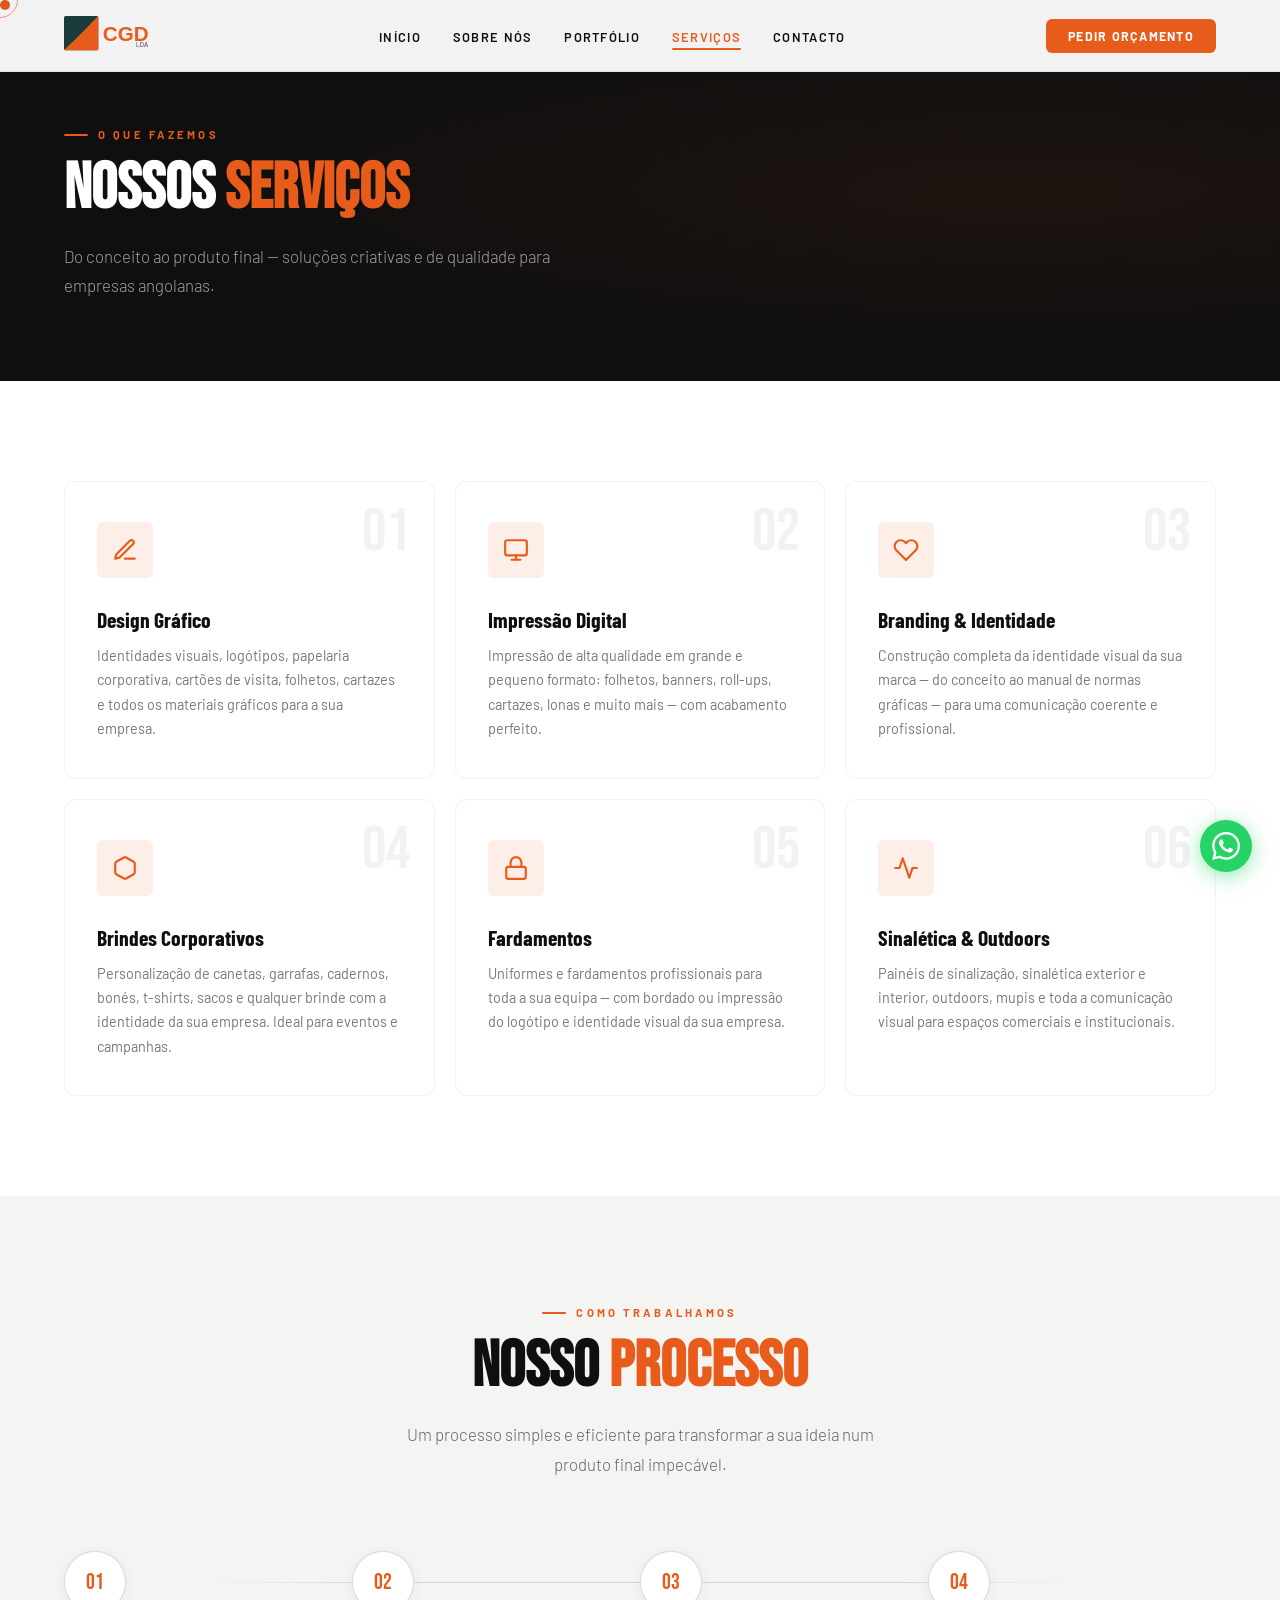
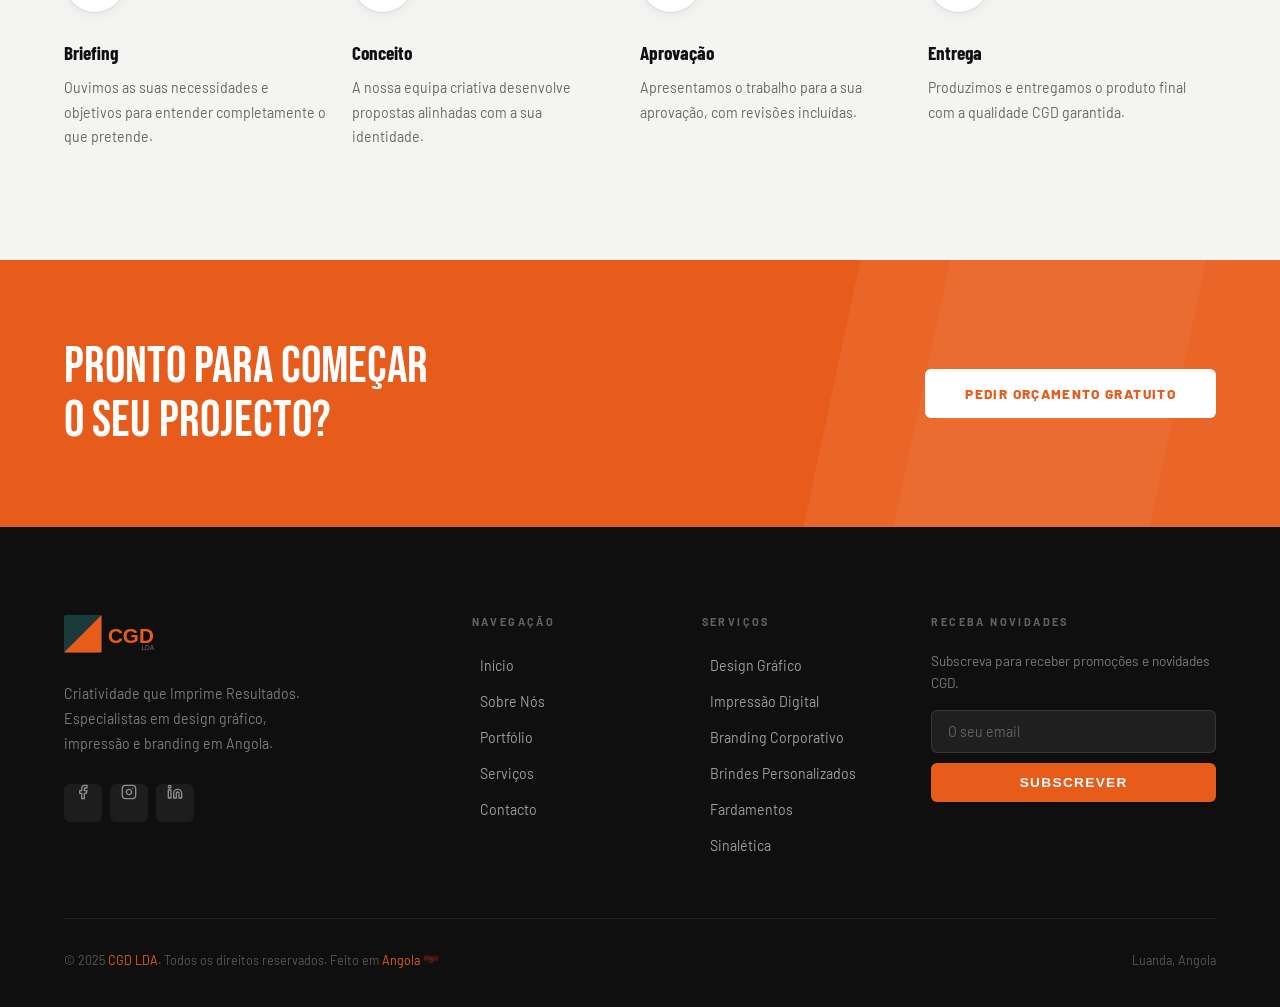
==== commit d469229c: "Actualização da página de serviços" ====
--- a/servicos.html
+++ b/servicos.html
@@ -121,7 +121,7 @@
 </section>
 
 <!-- PROCESSO -->
-<section id="process-section" style="background:var(--gray-light);">
+<section id="process-section" class="process-light">
   <div class="reveal" style="text-align:center;max-width:600px;margin:0 auto;">
     <div class="section-label" style="justify-content:center;">Como Trabalhamos</div>
     <h2 class="section-title">Nosso <span>Processo</span></h2>
--- a/assets/css/style.css
+++ b/assets/css/style.css
@@ -429,6 +429,24 @@
 }
 @media (max-width: 480px) { .process-steps { grid-template-columns: 1fr; gap: 32px; } }
 
+/* Variante clara — fundo cinzento, textos escuros */
+.process-light { background: var(--gray-light) !important; color: var(--black) !important; }
+.process-light .section-label { color: var(--orange); }
+.process-light .section-title { color: var(--black); }
+.process-light .section-sub { color: #666 !important; }
+.process-light .process-steps::before {
+  background: linear-gradient(90deg, transparent, rgba(0,0,0,.12) 20%, rgba(0,0,0,.12) 80%, transparent) !important;
+}
+.process-light .step-num {
+  border-color: rgba(0,0,0,.14) !important;
+  color: var(--orange) !important;
+  background: var(--white) !important;
+  box-shadow: var(--shadow-sm);
+}
+.process-light .step:hover .step-num { background: var(--orange) !important; border-color: var(--orange) !important; color: var(--white) !important; }
+.process-light .step-name { color: var(--black) !important; }
+.process-light .step-desc { color: #666 !important; }
+
 /* ===== CLIENTES ===== */
 #clients-section { background: var(--white); text-align: center; }
 .clients-logos { display: flex; flex-wrap: wrap; gap: 16px; justify-content: center; align-items: center; margin-top: 56px; }
